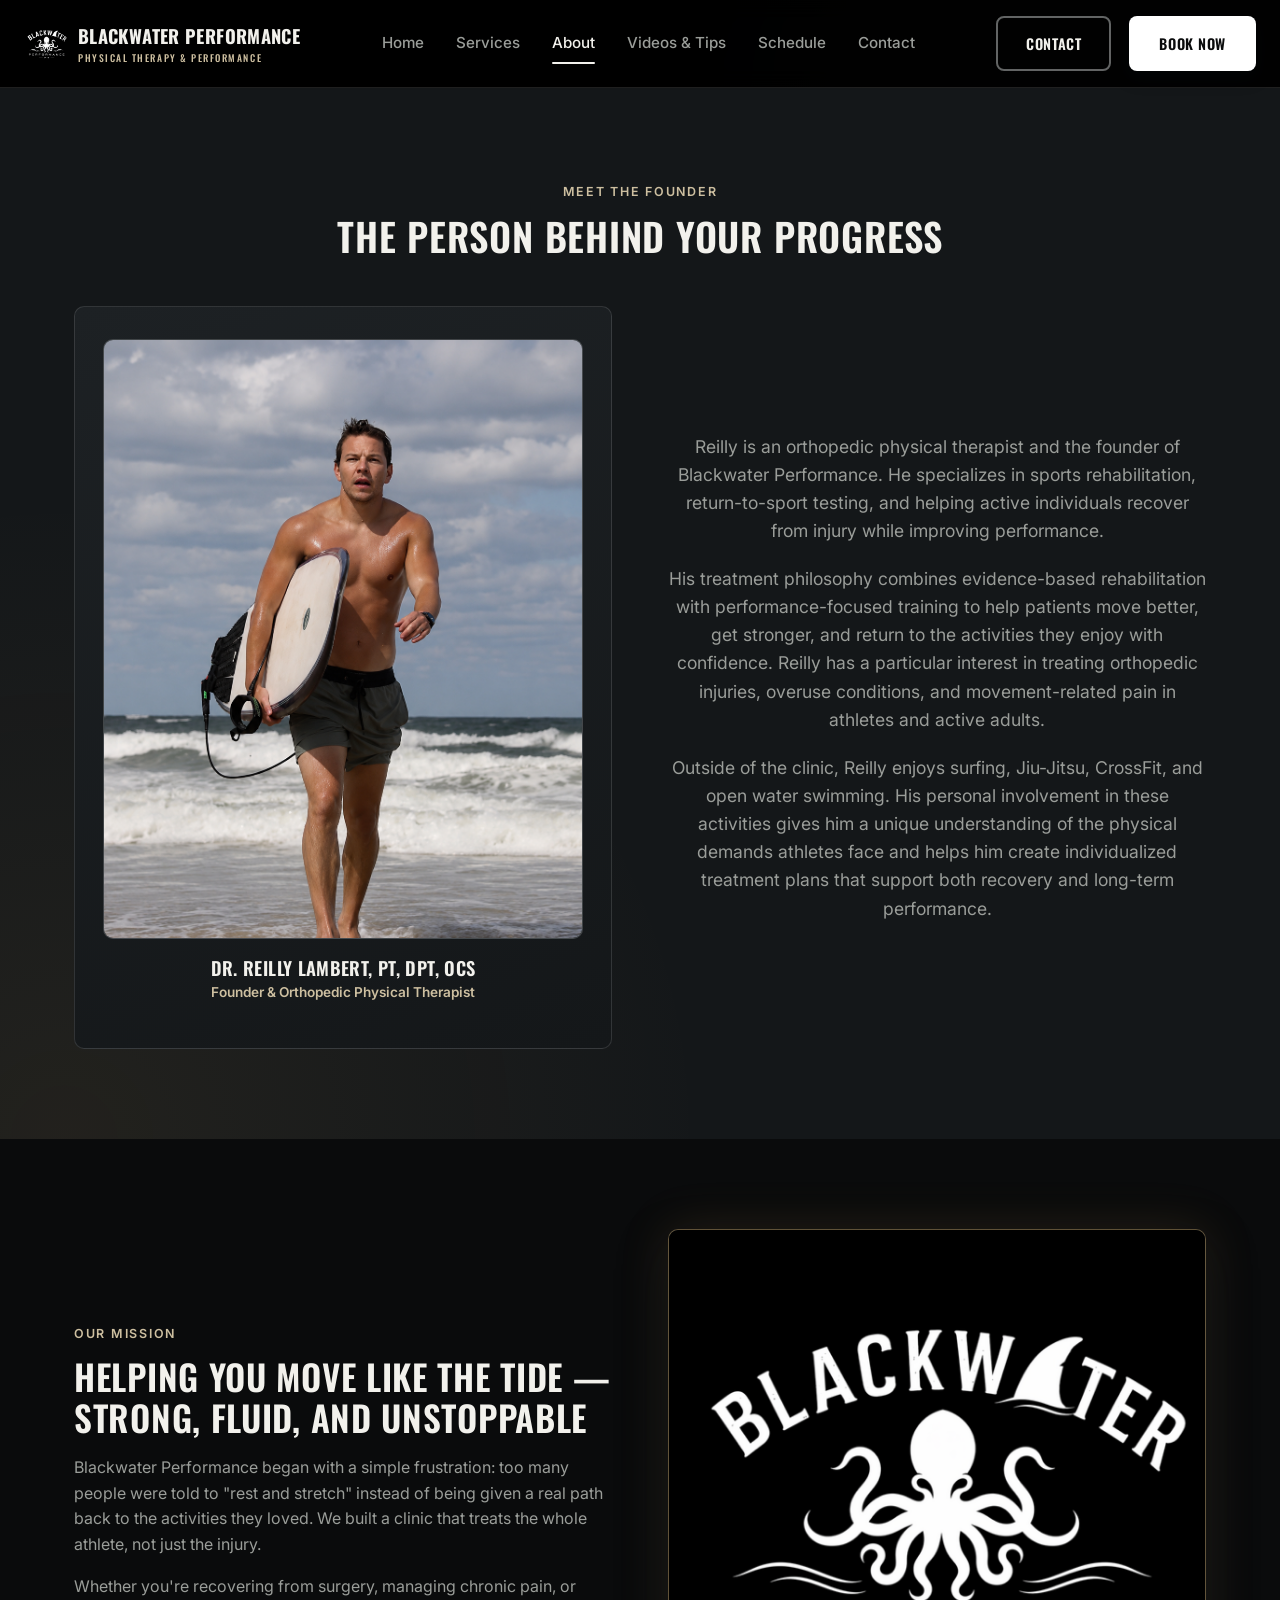
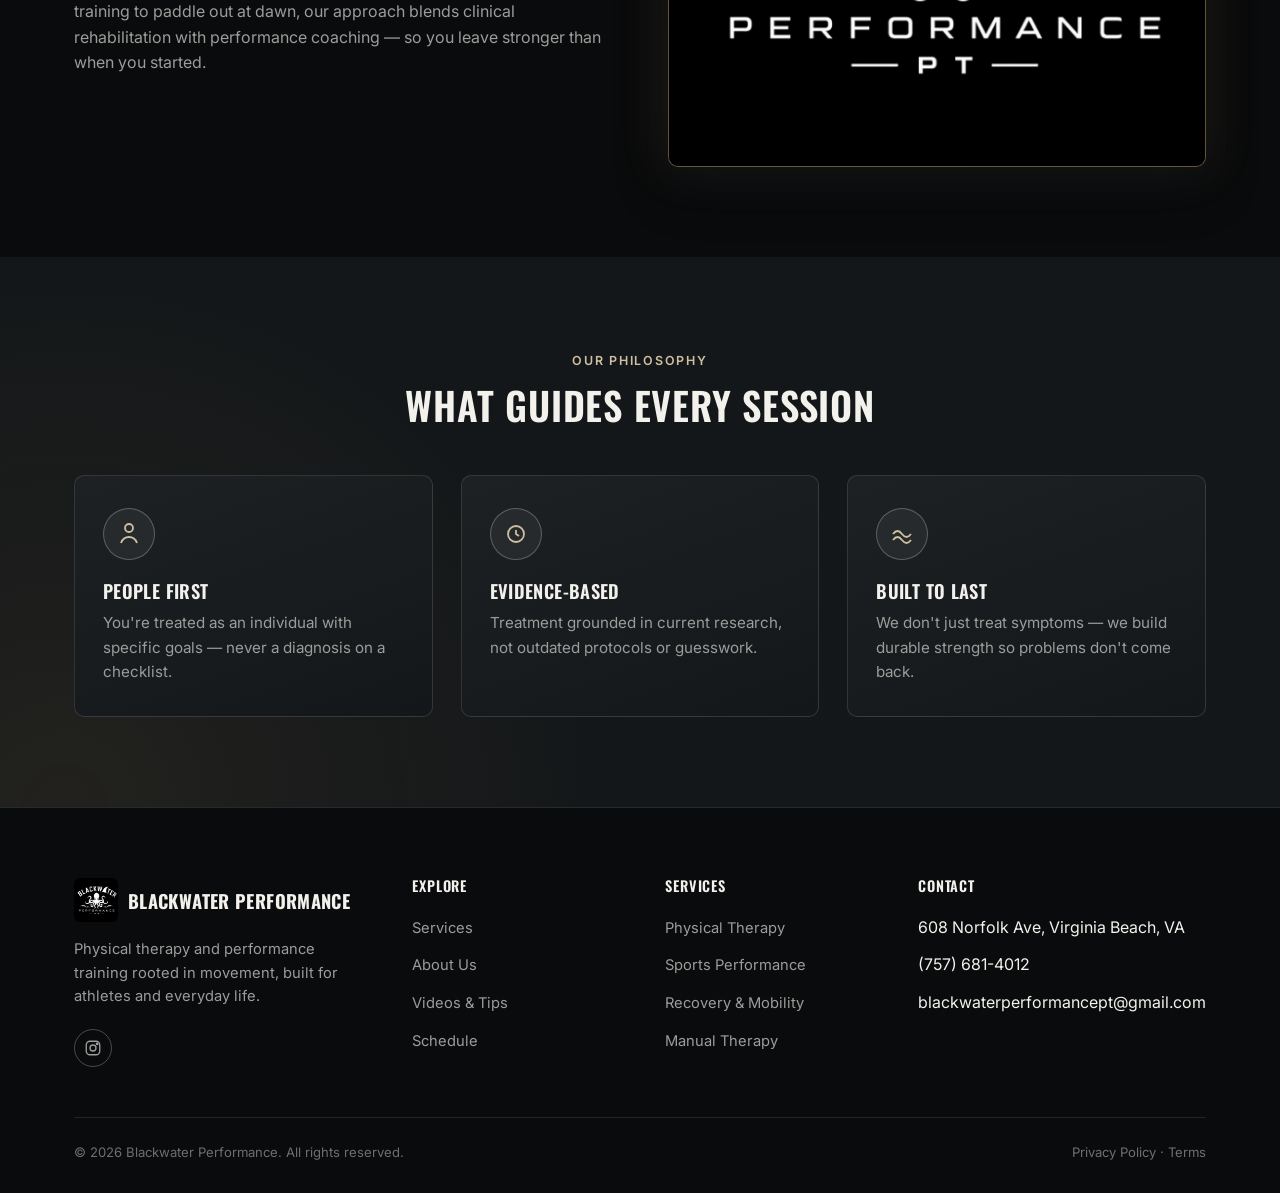
==== about.html @ 672a5dbd "Initial commit V1" ====
<!DOCTYPE html>
<html lang="en">
<head>
<meta charset="UTF-8">
<meta name="viewport" content="width=device-width, initial-scale=1.0">
<title>About | Blackwater Performance</title>
<meta name="description" content="Learn about Blackwater Performance's mission, philosophy, and the team behind our physical therapy and performance training.">
<link rel="preconnect" href="https://fonts.googleapis.com">
<link rel="preconnect" href="https://fonts.gstatic.com" crossorigin>
<link href="https://fonts.googleapis.com/css2?family=Inter:wght@400;500;600;700&family=Oswald:wght@500;600;700&display=swap" rel="stylesheet">
<link rel="stylesheet" href="css/style.css">
</head>
<body>

<!-- ============ HEADER ============ -->
<header class="site-header">
  <div class="nav-wrap">
    <a href="index.html" class="logo">
      <img src="images/blackwater-logo.png" alt="Blackwater Performance logo" class="wave-mark">
      <span>
        BLACKWATER PERFORMANCE
        <span class="brand-sub">Physical Therapy &amp; Performance</span>
      </span>
    </a>

    <nav class="nav-links">
      <a href="index.html">Home</a>
      <a href="services.html">Services</a>
      <a href="about.html">About</a>
      <a href="videos-tips.html">Videos &amp; Tips</a>
      <a href="schedule.html">Schedule</a>
      <a href="contact.html">Contact</a>
    </nav>

    <div class="nav-cta">
      <a href="contact.html" class="btn btn-outline">Contact</a>
      <a href="schedule.html" class="btn btn-primary">Book Now</a>
      <button class="nav-toggle" aria-label="Toggle menu">
        <span></span><span></span><span></span>
      </button>
    </div>
  </div>
</header>

<!-- ============ FOUNDER ============ -->
<section class="section section-alt">
  <div class="container">
    <div class="section-head" data-animate>
      <span class="eyebrow">Meet the Founder</span>
      <h2>The person behind your progress</h2>
    </div>

    <div class="grid grid-2" style="align-items:center; gap:56px;">
      <div class="team-card card" data-animate>
        <div class="team-photo" style="aspect-ratio:4/5;">
          <img src="images/reillypic.png" alt="Dr. Reilly Lambert on the beach with a surfboard">
        </div>
        <h3>Dr. Reilly Lambert, PT, DPT, OCS</h3>
        <span class="role">Founder &amp; Orthopedic Physical Therapist</span>
      </div>

      <div data-animate style="text-align:center;">
        <p style="color: var(--text-muted); font-size:1.1rem; margin-bottom: 20px;">Reilly is an orthopedic physical therapist and the founder of Blackwater Performance. He specializes in sports rehabilitation, return-to-sport testing, and helping active individuals recover from injury while improving performance.</p>
        <p style="color: var(--text-muted); font-size:1.1rem; margin-bottom: 20px;">His treatment philosophy combines evidence-based rehabilitation with performance-focused training to help patients move better, get stronger, and return to the activities they enjoy with confidence. Reilly has a particular interest in treating orthopedic injuries, overuse conditions, and movement-related pain in athletes and active adults.</p>
        <p style="color: var(--text-muted); font-size:1.1rem;">Outside of the clinic, Reilly enjoys surfing, Jiu-Jitsu, CrossFit, and open water swimming. His personal involvement in these activities gives him a unique understanding of the physical demands athletes face and helps him create individualized treatment plans that support both recovery and long-term performance.</p>
      </div>
    </div>
  </div>
</section>

<!-- ============ MISSION ============ -->
<section class="section">
  <div class="container">
    <div class="grid grid-2" style="align-items:center; gap:56px;">
      <div data-animate>
        <span class="eyebrow">Our Mission</span>
        <h2 style="font-size: clamp(1.6rem, 3vw, 2.2rem); margin-bottom: 18px;">Helping you move like the tide &mdash; strong, fluid, and unstoppable</h2>
        <p style="color: var(--text-muted); margin-bottom: 16px;">Blackwater Performance began with a simple frustration: too many people were told to "rest and stretch" instead of being given a real path back to the activities they loved. We built a clinic that treats the whole athlete, not just the injury.</p>
        <p style="color: var(--text-muted);">Whether you're recovering from surgery, managing chronic pain, or training to paddle out at dawn, our approach blends clinical rehabilitation with performance coaching &mdash; so you leave stronger than when you started.</p>
      </div>
      <div class="hero-art" data-animate style="aspect-ratio:1/1; height:auto;">
        <img src="images/blackwater-logo.png" alt="Blackwater Performance logo" class="mission-photo">
      </div>
    </div>
  </div>
</section>

<!-- ============ PHILOSOPHY ============ -->
<section class="section section-alt">
  <div class="container">
    <div class="section-head" data-animate>
      <span class="eyebrow">Our Philosophy</span>
      <h2>What guides every session</h2>
    </div>

    <div class="grid grid-3">
      <div class="card" data-animate>
        <div class="icon">
          <svg width="24" height="24" viewBox="0 0 24 24" fill="none" stroke="currentColor" stroke-width="1.8"><path d="M12 2a4 4 0 100 8 4 4 0 000-8z"/><path d="M4 21c1.5-4 4.5-6 8-6s6.5 2 8 6"/></svg>
        </div>
        <h3>People First</h3>
        <p>You're treated as an individual with specific goals &mdash; never a diagnosis on a checklist.</p>
      </div>
      <div class="card" data-animate>
        <div class="icon">
          <svg width="24" height="24" viewBox="0 0 24 24" fill="none" stroke="currentColor" stroke-width="1.8"><path d="M4 12a8 8 0 1016 0 8 8 0 00-16 0z"/><path d="M12 8v4l3 2"/></svg>
        </div>
        <h3>Evidence-Based</h3>
        <p>Treatment grounded in current research, not outdated protocols or guesswork.</p>
      </div>
      <div class="card" data-animate>
        <div class="icon">
          <svg width="24" height="24" viewBox="0 0 24 24" fill="none" stroke="currentColor" stroke-width="1.8"><path d="M3 12c3-4 6-4 9 0s6 4 9 0" /><path d="M3 18c3-4 6-4 9 0s6 4 9 0" /></svg>
        </div>
        <h3>Built to Last</h3>
        <p>We don't just treat symptoms &mdash; we build durable strength so problems don't come back.</p>
      </div>
    </div>
  </div>
</section>

<!-- ============ FOOTER ============ -->
<footer class="site-footer">
  <div class="container">
    <div class="footer-grid">
      <div class="footer-brand">
        <a href="index.html" class="logo">
          <img src="images/blackwater-logo.png" alt="Blackwater Performance logo" class="wave-mark">
          <span>BLACKWATER PERFORMANCE</span>
        </a>
        <p>Physical therapy and performance training rooted in movement, built for athletes and everyday life.</p>
        <div class="social-row">
          <a href="https://www.instagram.com/blackwaterperformancept" target="_blank" rel="noopener" aria-label="Instagram"><svg width="18" height="18" viewBox="0 0 24 24" fill="none" stroke="currentColor" stroke-width="1.8"><rect x="3" y="3" width="18" height="18" rx="5"/><circle cx="12" cy="12" r="4"/><circle cx="17.5" cy="6.5" r="1"/></svg></a>
        </div>
      </div>

      <div class="footer-col">
        <h4>Explore</h4>
        <ul>
          <li><a href="services.html">Services</a></li>
          <li><a href="about.html">About Us</a></li>
          <li><a href="videos-tips.html">Videos &amp; Tips</a></li>
          <li><a href="schedule.html">Schedule</a></li>
        </ul>
      </div>

      <div class="footer-col">
        <h4>Services</h4>
        <ul>
          <li><a href="services.html">Physical Therapy</a></li>
          <li><a href="services.html">Sports Performance</a></li>
          <li><a href="services.html">Recovery &amp; Mobility</a></li>
          <li><a href="services.html">Manual Therapy</a></li>
        </ul>
      </div>

      <div class="footer-col">
        <h4>Contact</h4>
        <ul>
          <li>608 Norfolk Ave, Virginia Beach, VA</li>
          <li>(757) 681-4012</li>
          <li>blackwaterperformancept@gmail.com</li>
        </ul>
      </div>
    </div>

    <div class="footer-bottom">
      <span>&copy; 2026 Blackwater Performance. All rights reserved.</span>
      <span><a href="contact.html">Privacy Policy</a> &middot; <a href="contact.html">Terms</a></span>
    </div>
  </div>
</footer>

<script src="js/main.js"></script>
</body>
</html>
---- css/style.css ----
/* ============================================================
   Blackwater Performance — Shared Stylesheet
   Theme: matches the brand mark — bold black & white badge/crest
   styling with a single warm driftwood-sand ink accent, condensed
   display type echoing the logo's arched lettering
   ============================================================ */

:root {
  /* Near-black base */
  --navy-950: #0a0b0c;
  --navy-900: #141719;
  --navy-800: #1d2124;
  --navy-700: #282d31;
  --navy-600: #363c41;

  /* Driftwood-sand — the single accent ink color */
  --teal-400: #a68c5c;
  --teal-300: #cdbfa0;
  --foam: #eef0ee;

  --sand-400: #dba85a;
  --sand-300: #cdbfa0;
  --sand-100: #efe6d0;

  /* Text */
  --white: #f2f1ec;
  --text-muted: #9a9d99;
  --text-dim: #6d706c;

  --radius: 10px;
  --radius-sm: 6px;
  --max-width: 1180px;
  --shadow-lg: 0 20px 50px rgba(2, 12, 20, 0.45);
  --shadow-sm: 0 6px 18px rgba(2, 12, 20, 0.3);

  --font-heading: 'Oswald', 'Segoe UI', system-ui, sans-serif;
  --font-body: 'Inter', 'Segoe UI', system-ui, sans-serif;
}

* {
  margin: 0;
  padding: 0;
  box-sizing: border-box;
}

html {
  scroll-behavior: smooth;
}

body {
  font-family: var(--font-body);
  background:
    radial-gradient(circle at 90% 15%, rgba(219, 168, 90, 0.06), transparent 35%),
    var(--navy-950);
  background-attachment: fixed;
  color: var(--white);
  line-height: 1.6;
  overflow-x: hidden;
}

img { max-width: 100%; display: block; }

a {
  color: inherit;
  text-decoration: none;
}

ul { list-style: none; }

h1, h2, h3, h4 {
  font-family: var(--font-heading);
  font-weight: 600;
  line-height: 1.15;
  letter-spacing: 0.02em;
  text-transform: uppercase;
}

.container {
  width: 100%;
  max-width: var(--max-width);
  margin: 0 auto;
  padding: 0 24px;
}

section {
  position: relative;
}

.eyebrow {
  display: inline-block;
  font-size: 0.78rem;
  letter-spacing: 0.14em;
  text-transform: uppercase;
  color: var(--teal-300);
  font-weight: 600;
  margin-bottom: 12px;
}

.section-head {
  max-width: 640px;
  margin: 0 auto 48px;
  text-align: center;
}

.section-head h2 {
  font-size: clamp(1.7rem, 3vw, 2.4rem);
  margin-bottom: 14px;
}

.section-head p {
  color: var(--text-muted);
  font-size: 1.05rem;
}

/* ---------------- Buttons ---------------- */

.btn {
  display: inline-flex;
  align-items: center;
  gap: 8px;
  padding: 14px 28px;
  border-radius: 8px;
  font-family: var(--font-heading);
  font-weight: 600;
  font-size: 0.9rem;
  text-transform: uppercase;
  letter-spacing: 0.04em;
  border: 2px solid transparent;
  cursor: pointer;
  transition: transform 0.2s ease, box-shadow 0.2s ease, background 0.2s ease, color 0.2s ease;
  white-space: nowrap;
}

.btn:hover { transform: translateY(-2px); }

.btn-primary {
  background: #ffffff;
  color: var(--navy-950);
  box-shadow: var(--shadow-sm);
}

.btn-primary:hover {
  box-shadow: 0 12px 30px rgba(255, 255, 255, 0.22);
}

.btn-outline {
  background: transparent;
  border-color: rgba(246, 250, 249, 0.4);
  color: var(--white);
}

.btn-outline:hover {
  border-color: var(--white);
  color: var(--navy-950);
  background: var(--white);
}

.btn-sand {
  background: linear-gradient(135deg, var(--sand-400), var(--sand-100));
  color: var(--navy-950);
  box-shadow: 0 8px 24px rgba(219, 168, 90, 0.25);
}

.btn-sand:hover {
  box-shadow: 0 14px 34px rgba(219, 168, 90, 0.4);
}

.btn-block { width: 100%; justify-content: center; }

/* ---------------- Header / Nav ---------------- */

.site-header {
  position: sticky;
  top: 0;
  z-index: 100;
  background: rgba(0, 0, 0, 0.92);
  backdrop-filter: blur(10px);
  border-bottom: 1px solid rgba(255, 255, 255, 0.12);
}

.nav-wrap {
  display: flex;
  align-items: center;
  justify-content: space-between;
  padding: 16px 24px;
}

.logo {
  display: flex;
  align-items: center;
  gap: 10px;
  font-family: var(--font-heading);
  font-weight: 700;
  font-size: 1.15rem;
  letter-spacing: 0.02em;
  color: var(--white);
}

.logo .wave-mark {
  width: 44px;
  height: 44px;
  flex-shrink: 0;
  object-fit: contain;
  border-radius: 6px;
}

.logo span.brand-sub {
  display: block;
  font-size: 0.6rem;
  font-weight: 500;
  letter-spacing: 0.16em;
  color: var(--teal-300);
  text-transform: uppercase;
}

.nav-links {
  display: flex;
  align-items: center;
  gap: 32px;
}

.nav-links a {
  font-size: 0.95rem;
  font-weight: 500;
  color: var(--text-muted);
  position: relative;
  padding: 6px 0;
  transition: color 0.2s ease;
}

.nav-links a:hover,
.nav-links a.active {
  color: var(--white);
}

.nav-links a.active::after {
  content: "";
  position: absolute;
  left: 0;
  bottom: -2px;
  width: 100%;
  height: 2px;
  background: var(--white);
  border-radius: 2px;
}

.nav-cta {
  display: flex;
  align-items: center;
  gap: 18px;
}

.nav-toggle {
  display: none;
  flex-direction: column;
  gap: 5px;
  background: none;
  border: none;
  cursor: pointer;
  padding: 6px;
}

.nav-toggle span {
  width: 24px;
  height: 2px;
  background: var(--white);
  border-radius: 2px;
}

@media (max-width: 900px) {
  .nav-links {
    position: fixed;
    inset: 72px 0 0 0;
    background: var(--navy-950);
    flex-direction: column;
    justify-content: flex-start;
    padding: 40px 24px;
    gap: 26px;
    transform: translateX(100%);
    transition: transform 0.3s ease;
    border-top: 1px solid rgba(255, 255, 255, 0.12);
  }

  .nav-links.open { transform: translateX(0); }

  .nav-toggle { display: flex; }

  .nav-cta .btn-outline { display: none; }
}

/* ---------------- Hero ---------------- */

.hero {
  position: relative;
  padding: 100px 24px 140px;
  background:
    radial-gradient(circle at 88% -5%, rgba(219, 168, 90, 0.16), transparent 40%),
    linear-gradient(180deg, var(--navy-950), var(--navy-900));
  overflow: hidden;
}

.hero-inner {
  max-width: var(--max-width);
  margin: 0 auto;
  display: grid;
  grid-template-columns: 1.1fr 0.9fr;
  gap: 48px;
  align-items: center;
}

.hero h1 {
  font-size: clamp(2.4rem, 5vw, 3.6rem);
  margin-bottom: 20px;
}

.hero h1 .highlight {
  color: var(--sand-300);
}

.hero p.lead {
  color: var(--text-muted);
  font-size: 1.1rem;
  max-width: 520px;
  margin-bottom: 32px;
}

.hero-actions {
  display: flex;
  gap: 16px;
  flex-wrap: wrap;
}

.hero-art-wrap {
  position: relative;
}

.hero-art {
  position: relative;
  height: 380px;
  border-radius: var(--radius);
  background: linear-gradient(160deg, var(--navy-700), var(--navy-800));
  border: 1px solid rgba(219, 168, 90, 0.35);
  overflow: hidden;
  box-shadow: var(--shadow-lg), 0 0 50px rgba(219, 168, 90, 0.15);
}

.hero-badge {
  position: absolute;
  top: -24px;
  right: -20px;
  width: 100px;
  height: 100px;
  border-radius: 50%;
  background: radial-gradient(circle at 32% 28%, rgba(255, 255, 255, 0.14), transparent 55%), var(--navy-950);
  border: 2px solid rgba(219, 168, 90, 0.5);
  display: flex;
  align-items: center;
  justify-content: center;
  transform: rotate(-12deg);
  box-shadow: 0 2px 4px rgba(0, 0, 0, 0.5), 0 18px 32px rgba(0, 0, 0, 0.55), 0 0 0 1px rgba(255, 255, 255, 0.06);
  z-index: 5;
}

.hero-badge svg {
  width: 60%;
  height: 60%;
  color: var(--white);
}

@media (max-width: 900px) {
  .hero-badge {
    width: 78px;
    height: 78px;
    top: -16px;
    right: -14px;
  }
}

.hero-photo {
  position: absolute;
  inset: 0;
  width: 100%;
  height: 100%;
  object-fit: cover;
  object-position: center 45%;
}

.hero-photo-overlay {
  position: absolute;
  inset: 0;
  background: linear-gradient(180deg, rgba(10, 11, 12, 0) 45%, rgba(9, 25, 29, 0.75) 100%);
  pointer-events: none;
}

.hero-stats {
  position: absolute;
  bottom: 20px;
  left: 20px;
  right: 20px;
  display: flex;
  justify-content: space-between;
  background: rgba(6, 20, 32, 0.65);
  border: 1px solid rgba(255, 255, 255, 0.2);
  border-radius: var(--radius-sm);
  padding: 16px 20px;
  backdrop-filter: blur(6px);
}

.hero-stats div { text-align: center; }
.hero-stats strong { display: block; font-size: 1.3rem; color: var(--white); font-family: var(--font-heading); }
.hero-stats span { font-size: 0.75rem; color: var(--text-muted); }

/* Wave divider */

.wave-divider {
  position: relative;
  line-height: 0;
  transform: translateY(1px);
}

.wave-divider svg {
  width: 100%;
  height: 90px;
  display: block;
}

.page-hero {
  padding: 70px 24px 120px;
  text-align: center;
  background:
    radial-gradient(circle at 50% 0%, rgba(124, 148, 160, 0.12), transparent 55%),
    linear-gradient(180deg, var(--navy-950), var(--navy-900));
}

.page-hero .eyebrow { display: block; }

.page-hero h1 {
  font-size: clamp(2.1rem, 4.5vw, 3rem);
  margin: 10px auto 16px;
  max-width: 700px;
}

.page-hero p {
  color: var(--text-muted);
  max-width: 560px;
  margin: 0 auto;
  font-size: 1.05rem;
}

.breadcrumb {
  color: var(--text-dim);
  font-size: 0.85rem;
}

.breadcrumb a:hover { color: var(--teal-300); }

/* ---------------- Sections / Cards ---------------- */

.section {
  padding: 90px 0;
}

.section-alt {
  background:
    radial-gradient(circle at 5% 100%, rgba(219, 168, 90, 0.07), transparent 40%),
    var(--navy-900);
}

.section-compact {
  padding: 50px 0;
}

.grid {
  display: grid;
  gap: 28px;
}

.grid-3 { grid-template-columns: repeat(3, 1fr); }
.grid-2 { grid-template-columns: repeat(2, 1fr); }
.grid-4 { grid-template-columns: repeat(4, 1fr); }

@media (max-width: 900px) {
  .grid-3, .grid-4 { grid-template-columns: repeat(2, 1fr); }
  .hero-inner { grid-template-columns: 1fr; }
  .hero-art { height: 280px; }
}

@media (max-width: 620px) {
  .grid-3, .grid-4, .grid-2 { grid-template-columns: 1fr; }
}

.card {
  background: linear-gradient(160deg, var(--navy-800), var(--navy-900));
  border: 1px solid rgba(255, 255, 255, 0.12);
  border-radius: var(--radius);
  padding: 32px 28px;
  transition: transform 0.25s ease, border-color 0.25s ease, box-shadow 0.25s ease;
}

.card:hover {
  transform: translateY(-6px);
  border-color: rgba(255, 255, 255, 0.4);
  box-shadow: var(--shadow-sm);
}

.card .icon {
  width: 52px;
  height: 52px;
  border-radius: 50%;
  background: rgba(255, 255, 255, 0.05);
  border: 1px solid rgba(255, 255, 255, 0.25);
  display: flex;
  align-items: center;
  justify-content: center;
  margin-bottom: 20px;
  color: var(--sand-300);
}

.card h3 {
  font-size: 1.15rem;
  margin-bottom: 10px;
}

.card p {
  color: var(--text-muted);
  font-size: 0.95rem;
}

.card a.card-link {
  display: inline-block;
  margin-top: 16px;
  font-size: 0.88rem;
  font-weight: 600;
  color: var(--teal-300);
}

/* ---------------- Treatment / Pricing Cards ---------------- */

.treatment-card {
  display: flex;
  flex-direction: column;
}

.treatment-head {
  display: flex;
  justify-content: space-between;
  align-items: flex-start;
  gap: 12px;
  margin-bottom: 4px;
}

.treatment-head h3 { margin-bottom: 0; }

.treatment-price {
  font-family: var(--font-heading);
  font-size: 1.3rem;
  font-weight: 700;
  color: var(--white);
  white-space: nowrap;
}

.treatment-duration {
  display: inline-block;
  font-size: 0.72rem;
  color: var(--text-dim);
  letter-spacing: 0.06em;
  text-transform: uppercase;
  margin-bottom: 16px;
}

.treatment-list {
  margin: 4px 0 20px;
  flex-grow: 1;
}

.treatment-list li {
  position: relative;
  padding-left: 18px;
  margin-bottom: 8px;
  font-size: 0.88rem;
  color: var(--text-muted);
}

.treatment-list li::before {
  content: "";
  position: absolute;
  left: 0;
  top: 8px;
  width: 6px;
  height: 6px;
  border-radius: 50%;
  background: var(--teal-400);
}

.treatment-note {
  font-size: 0.8rem;
  color: var(--text-dim);
  font-style: italic;
  margin-bottom: 18px;
}

/* ---------------- CTA Band ---------------- */

.cta-band {
  position: relative;
  padding: 70px 24px;
  text-align: center;
  background: linear-gradient(135deg, var(--navy-700), var(--navy-800) 60%);
  border: 1px solid rgba(255, 255, 255, 0.15);
  border-radius: var(--radius);
  margin: 0 24px;
  max-width: calc(var(--max-width) - 0px);
  margin-inline: auto;
  overflow: hidden;
}

.cta-band::after {
  content: "";
  position: absolute;
  inset: 0;
  pointer-events: none;
  background: radial-gradient(circle at 80% 20%, rgba(219, 168, 90, 0.22), transparent 50%);
}

.cta-band h2 {
  font-size: clamp(1.6rem, 3vw, 2.2rem);
  margin-bottom: 14px;
  position: relative;
}

.cta-band p {
  color: var(--text-muted);
  max-width: 480px;
  margin: 0 auto 28px;
  position: relative;
}

.cta-band .btn { position: relative; }

.cta-band.compact {
  padding: 36px 40px;
  text-align: left;
  display: flex;
  align-items: center;
  justify-content: space-between;
  gap: 24px;
  flex-wrap: wrap;
}

.cta-band.compact h2 {
  font-size: 1.3rem;
  margin-bottom: 6px;
}

.cta-band.compact p {
  margin: 0;
  max-width: 360px;
}

.cta-band.compact .btn { flex-shrink: 0; }

@media (max-width: 620px) {
  .cta-band.compact {
    text-align: center;
    justify-content: center;
  }
  .cta-band.compact p { margin: 0 auto; }
}

/* ---------------- Testimonials ---------------- */

.testimonial {
  background: linear-gradient(160deg, var(--navy-800), var(--navy-900));
  border: 1px solid rgba(255, 255, 255, 0.12);
  border-radius: var(--radius);
  padding: 30px;
  transition: border-color 0.25s ease, transform 0.25s ease;
}

.testimonial:hover {
  border-color: rgba(255, 255, 255, 0.35);
  transform: translateY(-4px);
}

.testimonial p.quote {
  font-size: 1.02rem;
  color: var(--foam);
  margin-bottom: 20px;
}

.testimonial .author {
  display: flex;
  align-items: center;
  gap: 12px;
}

.avatar {
  width: 44px;
  height: 44px;
  border-radius: 50%;
  background: linear-gradient(135deg, var(--teal-400), var(--navy-700));
  display: flex;
  align-items: center;
  justify-content: center;
  font-family: var(--font-heading);
  font-weight: 700;
  color: var(--navy-950);
}

.author strong { display: block; font-size: 0.92rem; }
.author span { font-size: 0.8rem; color: var(--text-dim); }

/* ---------------- Team ---------------- */

.team-card {
  text-align: center;
}

.team-photo {
  width: 100%;
  aspect-ratio: 1 / 1;
  border-radius: var(--radius);
  background: linear-gradient(160deg, var(--navy-700), var(--navy-800));
  border: 1px solid rgba(255, 255, 255, 0.15);
  margin-bottom: 18px;
  display: flex;
  align-items: center;
  justify-content: center;
  color: var(--teal-300);
  overflow: hidden;
}

.team-photo img {
  width: 100%;
  height: 100%;
  object-fit: cover;
  object-position: center 15%;
}

.mission-photo {
  width: 100%;
  height: 100%;
  object-fit: cover;
}

.team-card h3 { margin-bottom: 4px; }
.team-card .role {
  color: var(--teal-300);
  font-size: 0.85rem;
  font-weight: 600;
  margin-bottom: 12px;
  display: block;
}
.team-card p { color: var(--text-muted); font-size: 0.9rem; }

/* ---------------- Forms ---------------- */

.form-grid {
  display: grid;
  grid-template-columns: 1fr 1fr;
  gap: 20px;
}

.form-grid .full { grid-column: 1 / -1; }

@media (max-width: 620px) {
  .form-grid { grid-template-columns: 1fr; }
}

label {
  display: block;
  font-size: 0.85rem;
  font-weight: 600;
  margin-bottom: 8px;
  color: var(--text-muted);
}

input, textarea, select {
  width: 100%;
  padding: 14px 16px;
  border-radius: var(--radius-sm);
  border: 1px solid rgba(255, 255, 255, 0.2);
  background: var(--navy-900);
  color: var(--white);
  font-family: var(--font-body);
  font-size: 0.95rem;
}

input:focus, textarea:focus, select:focus {
  outline: none;
  border-color: var(--teal-400);
}

textarea { resize: vertical; min-height: 130px; }

/* ---------------- Video / Tips ---------------- */

.filter-bar {
  display: flex;
  justify-content: center;
  gap: 12px;
  flex-wrap: wrap;
  margin-bottom: 48px;
}

.filter-btn {
  padding: 10px 20px;
  border-radius: 999px;
  border: 1px solid rgba(255, 255, 255, 0.25);
  background: transparent;
  color: var(--text-muted);
  font-size: 0.88rem;
  font-weight: 600;
  cursor: pointer;
  transition: all 0.2s ease;
}

.filter-btn:hover { color: var(--white); border-color: var(--teal-300); }

.filter-btn.active {
  background: var(--white);
  color: var(--navy-950);
  border-color: transparent;
}

.video-card { padding: 0; overflow: hidden; }

.video-thumb {
  position: relative;
  aspect-ratio: 16 / 9;
  background:
    radial-gradient(circle at 75% 25%, rgba(219, 168, 90, 0.22), transparent 60%),
    linear-gradient(160deg, var(--navy-700), var(--navy-900));
  display: flex;
  align-items: center;
  justify-content: center;
}

.play-btn {
  width: 56px;
  height: 56px;
  border-radius: 50%;
  background: rgba(246, 250, 249, 0.92);
  display: flex;
  align-items: center;
  justify-content: center;
  color: var(--navy-950);
  transition: transform 0.2s ease;
}

.video-card:hover .play-btn { transform: scale(1.1); }

.video-tag {
  position: absolute;
  top: 14px;
  left: 14px;
  background: rgba(6, 20, 32, 0.75);
  color: var(--teal-300);
  font-size: 0.7rem;
  font-weight: 700;
  letter-spacing: 0.04em;
  text-transform: uppercase;
  padding: 5px 10px;
  border-radius: 999px;
}

.video-body { padding: 22px 24px 26px; }
.video-body h3 { font-size: 1.05rem; margin-bottom: 8px; }
.video-body p { color: var(--text-muted); font-size: 0.9rem; }

.video-card[hidden] { display: none; }

.featured-video {
  border-radius: var(--radius);
  overflow: hidden;
  border: 1px solid rgba(255, 255, 255, 0.15);
  aspect-ratio: 16/9;
  background: var(--navy-800);
}

.featured-video iframe { width: 100%; height: 100%; border: 0; }

/* ---------------- Schedule / Booking ---------------- */

.booking-layout {
  display: grid;
  grid-template-columns: 1.6fr 1fr;
  gap: 32px;
  align-items: start;
}

@media (max-width: 900px) {
  .booking-layout { grid-template-columns: 1fr; }
}

.booking-frame-wrap {
  background: var(--navy-800);
  border: 1px solid rgba(255, 255, 255, 0.15);
  border-radius: var(--radius);
  overflow: hidden;
  box-shadow: var(--shadow-lg);
}

.booking-frame-wrap .booking-toolbar {
  display: flex;
  align-items: center;
  justify-content: space-between;
  padding: 14px 20px;
  background: var(--navy-900);
  border-bottom: 1px solid rgba(255, 255, 255, 0.12);
  font-size: 0.85rem;
  color: var(--text-muted);
}

.booking-frame-wrap iframe {
  width: 100%;
  height: 800px;
  border: 0;
  display: block;
  background: var(--white);
}

.booking-note {
  padding: 16px 20px;
  font-size: 0.82rem;
  color: var(--text-dim);
  background: var(--navy-900);
  border-top: 1px solid rgba(255, 255, 255, 0.12);
}

.info-card {
  background: linear-gradient(160deg, var(--navy-800), var(--navy-900));
  border: 1px solid rgba(255, 255, 255, 0.12);
  border-radius: var(--radius);
  padding: 28px;
  margin-bottom: 20px;
}

.info-card h3 {
  font-size: 1.05rem;
  margin-bottom: 16px;
}

.info-row {
  display: flex;
  gap: 12px;
  margin-bottom: 14px;
  font-size: 0.92rem;
  color: var(--text-muted);
}

.info-row strong { color: var(--white); display: block; font-size: 0.9rem; }

.info-row .ic {
  width: 20px;
  height: 20px;
  flex-shrink: 0;
  color: var(--teal-300);
  margin-top: 2px;
}

/* ---------------- Footer ---------------- */

.site-footer {
  background: var(--navy-950);
  border-top: 1px solid rgba(255, 255, 255, 0.12);
  padding: 70px 0 30px;
}

.footer-grid {
  display: grid;
  grid-template-columns: 1.4fr 1fr 1fr 1.2fr;
  gap: 40px;
  margin-bottom: 50px;
}

@media (max-width: 900px) {
  .footer-grid { grid-template-columns: 1fr 1fr; }
}
@media (max-width: 560px) {
  .footer-grid { grid-template-columns: 1fr; }
}

.footer-brand p {
  color: var(--text-muted);
  font-size: 0.92rem;
  margin: 16px 0 20px;
  max-width: 280px;
}

.social-row { display: flex; gap: 12px; }

.social-row a {
  width: 38px;
  height: 38px;
  border-radius: 50%;
  border: 1px solid rgba(255, 255, 255, 0.25);
  display: flex;
  align-items: center;
  justify-content: center;
  color: var(--text-muted);
  transition: all 0.2s ease;
}

.social-row a:hover {
  color: var(--navy-950);
  background: var(--teal-300);
  border-color: transparent;
}

.footer-col h4 {
  font-size: 0.9rem;
  text-transform: uppercase;
  letter-spacing: 0.06em;
  color: var(--white);
  margin-bottom: 20px;
}

.footer-col ul li { margin-bottom: 12px; }

.footer-col ul li a {
  color: var(--text-muted);
  font-size: 0.92rem;
  transition: color 0.2s ease;
}

.footer-col ul li a:hover { color: var(--teal-300); }

.footer-bottom {
  border-top: 1px solid rgba(255, 255, 255, 0.1);
  padding-top: 24px;
  display: flex;
  justify-content: space-between;
  flex-wrap: wrap;
  gap: 10px;
  font-size: 0.82rem;
  color: var(--text-dim);
}

.footer-bottom a:hover { color: var(--teal-300); }

/* ---------------- Utilities ---------------- */

.text-center { text-align: center; }
.mt-24 { margin-top: 24px; }
.mb-24 { margin-bottom: 24px; }

[data-animate] {
  opacity: 0;
  transform: translateY(24px);
  transition: opacity 0.7s ease, transform 0.7s ease;
}

[data-animate].in-view {
  opacity: 1;
  transform: translateY(0);
}
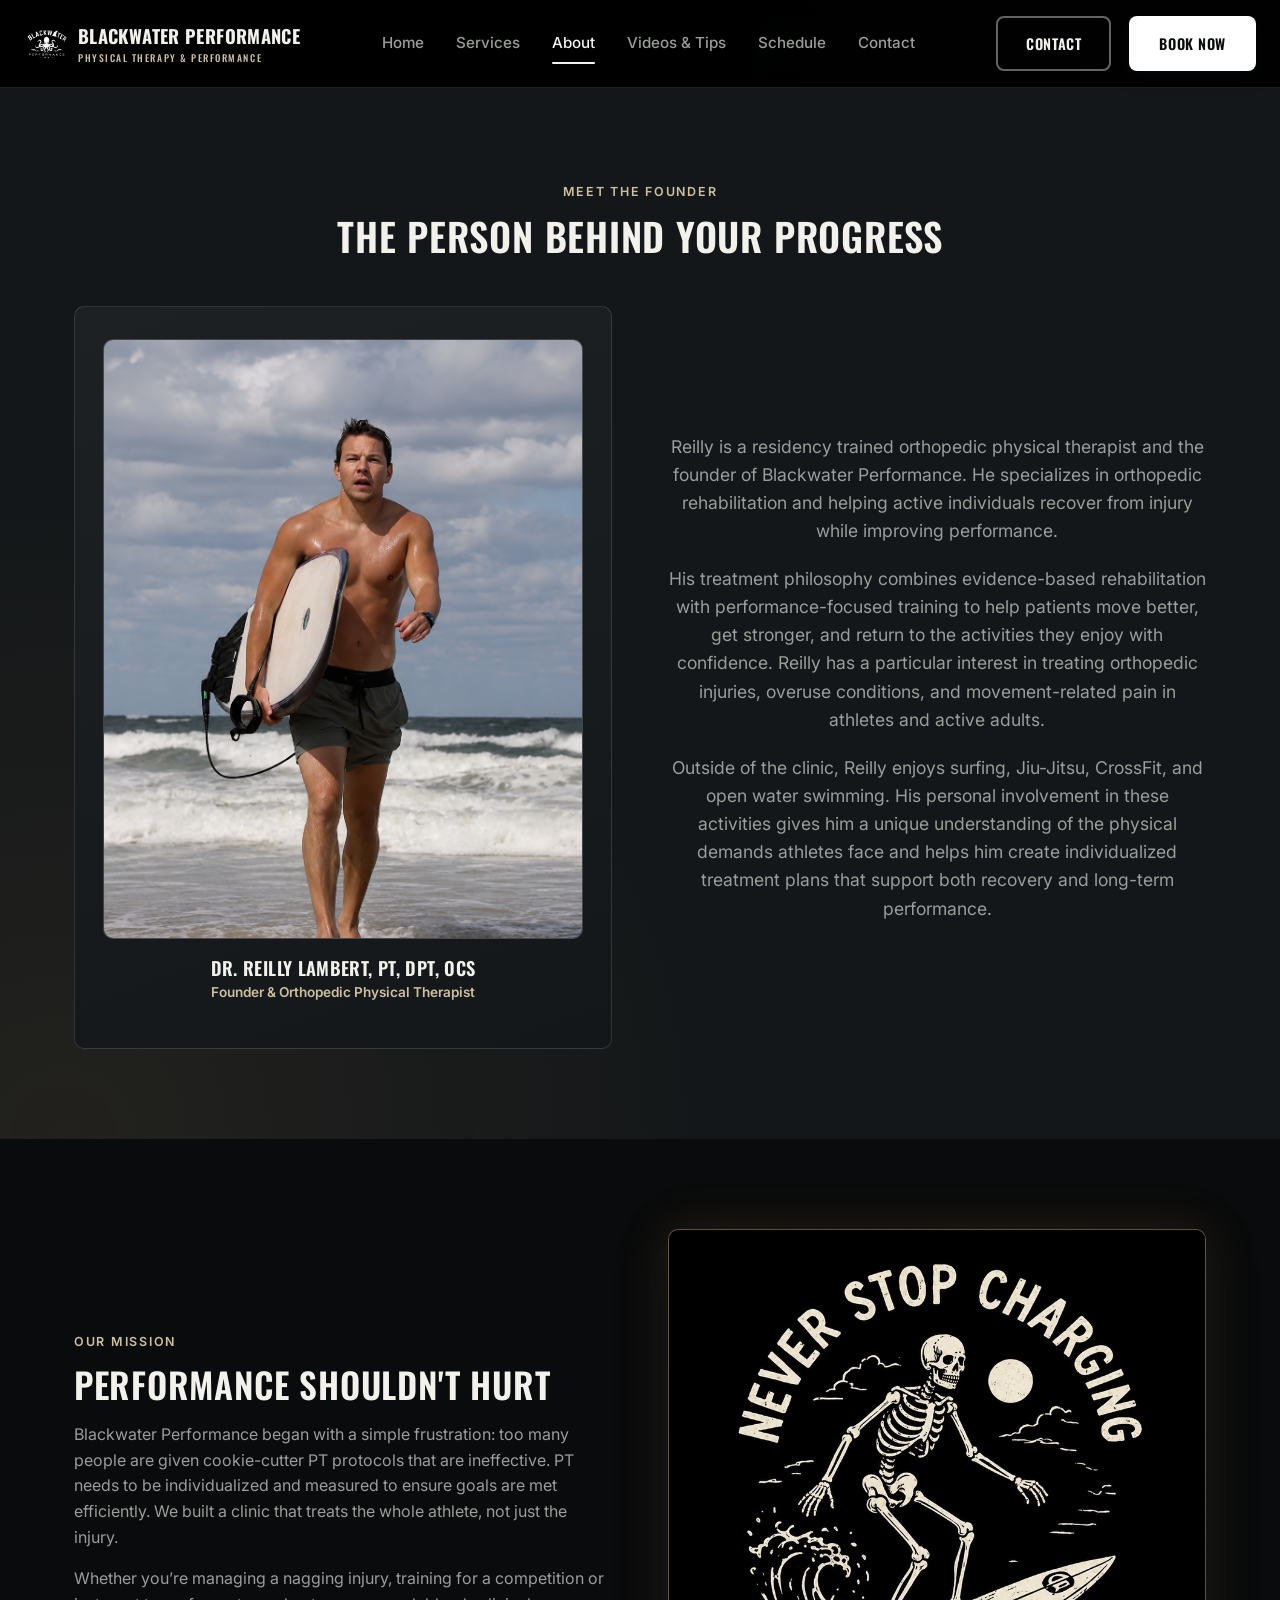
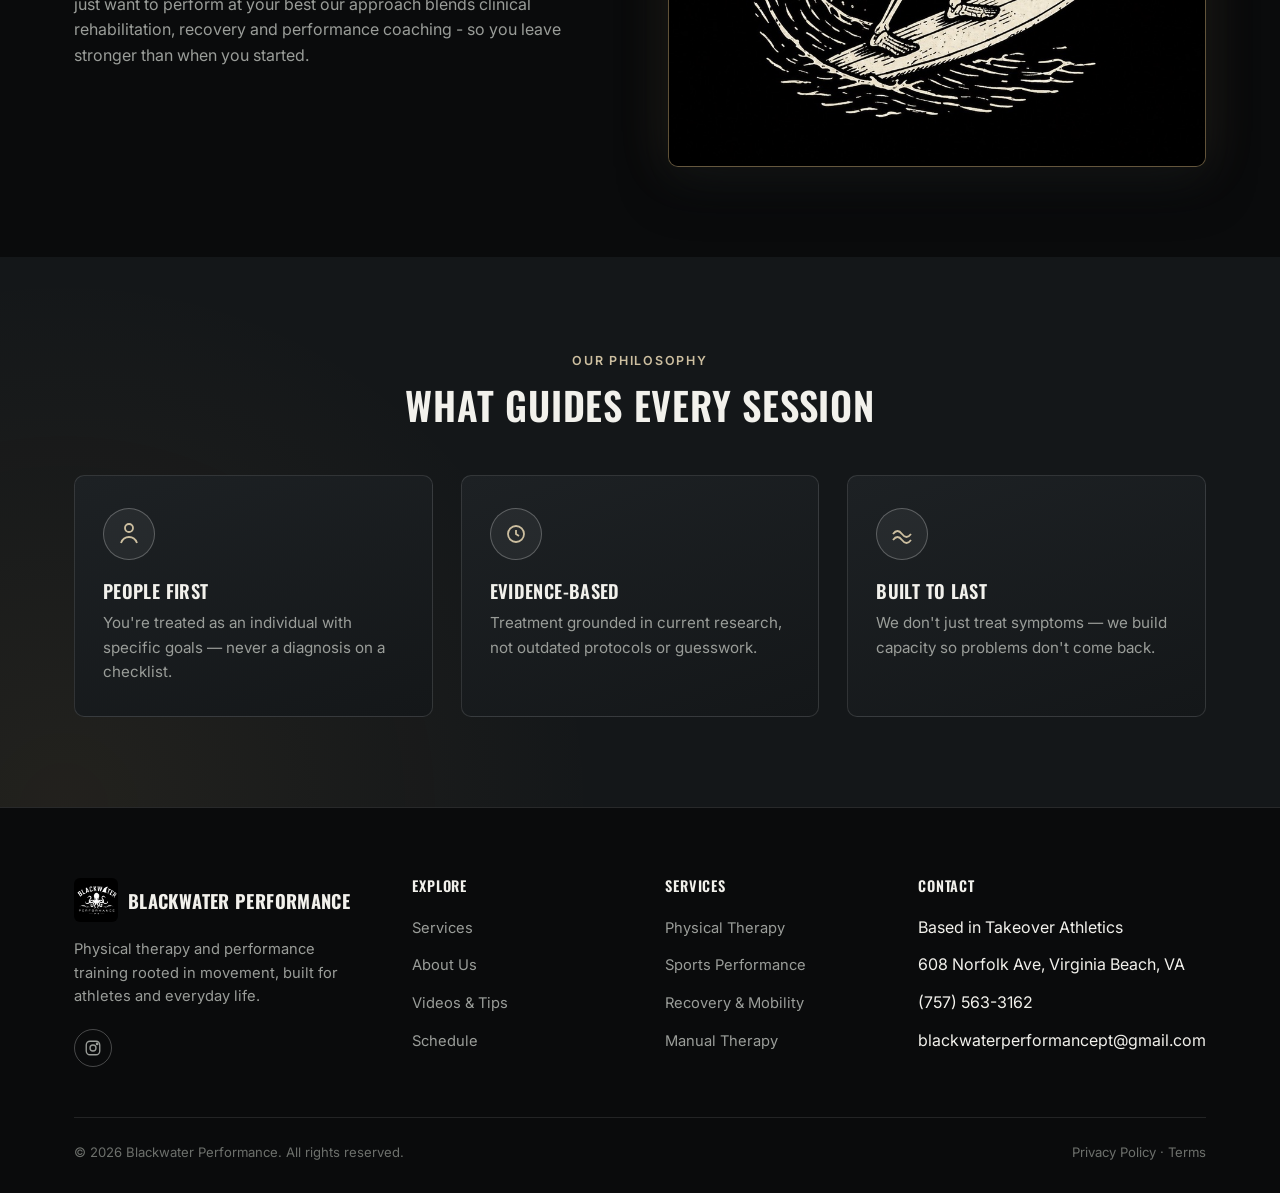
==== commit b0f2cbc5: "Patio Changes Session" ====
--- a/about.html
+++ b/about.html
@@ -60,7 +60,7 @@
       </div>
 
       <div data-animate style="text-align:center;">
-        <p style="color: var(--text-muted); font-size:1.1rem; margin-bottom: 20px;">Reilly is an orthopedic physical therapist and the founder of Blackwater Performance. He specializes in sports rehabilitation, return-to-sport testing, and helping active individuals recover from injury while improving performance.</p>
+        <p style="color: var(--text-muted); font-size:1.1rem; margin-bottom: 20px;">Reilly is a residency trained orthopedic physical therapist and the founder of Blackwater Performance. He specializes in orthopedic rehabilitation and helping active individuals recover from injury while improving performance.</p>
         <p style="color: var(--text-muted); font-size:1.1rem; margin-bottom: 20px;">His treatment philosophy combines evidence-based rehabilitation with performance-focused training to help patients move better, get stronger, and return to the activities they enjoy with confidence. Reilly has a particular interest in treating orthopedic injuries, overuse conditions, and movement-related pain in athletes and active adults.</p>
         <p style="color: var(--text-muted); font-size:1.1rem;">Outside of the clinic, Reilly enjoys surfing, Jiu-Jitsu, CrossFit, and open water swimming. His personal involvement in these activities gives him a unique understanding of the physical demands athletes face and helps him create individualized treatment plans that support both recovery and long-term performance.</p>
       </div>
@@ -74,12 +74,12 @@
     <div class="grid grid-2" style="align-items:center; gap:56px;">
       <div data-animate>
         <span class="eyebrow">Our Mission</span>
-        <h2 style="font-size: clamp(1.6rem, 3vw, 2.2rem); margin-bottom: 18px;">Helping you move like the tide &mdash; strong, fluid, and unstoppable</h2>
-        <p style="color: var(--text-muted); margin-bottom: 16px;">Blackwater Performance began with a simple frustration: too many people were told to "rest and stretch" instead of being given a real path back to the activities they loved. We built a clinic that treats the whole athlete, not just the injury.</p>
-        <p style="color: var(--text-muted);">Whether you're recovering from surgery, managing chronic pain, or training to paddle out at dawn, our approach blends clinical rehabilitation with performance coaching &mdash; so you leave stronger than when you started.</p>
+        <h2 style="font-size: clamp(1.6rem, 3vw, 2.2rem); margin-bottom: 18px;">Performance Shouldn't Hurt</h2>
+        <p style="color: var(--text-muted); margin-bottom: 16px;">Blackwater Performance began with a simple frustration: too many people are given cookie-cutter PT protocols that are ineffective. PT needs to be individualized and measured to ensure goals are met efficiently. We built a clinic that treats the whole athlete, not just the injury.</p>
+        <p style="color: var(--text-muted);">Whether you’re managing a nagging injury, training for a competition or just want to perform at your best our approach blends clinical rehabilitation, recovery and performance coaching - so you leave stronger than when you started.</p>
       </div>
       <div class="hero-art" data-animate style="aspect-ratio:1/1; height:auto;">
-        <img src="images/blackwater-logo.png" alt="Blackwater Performance logo" class="mission-photo">
+        <img src="images/Neverstopcharging.jpeg" alt="Never stop charging logo" class="mission-photo">
       </div>
     </div>
   </div>
@@ -113,7 +113,7 @@
           <svg width="24" height="24" viewBox="0 0 24 24" fill="none" stroke="currentColor" stroke-width="1.8"><path d="M3 12c3-4 6-4 9 0s6 4 9 0" /><path d="M3 18c3-4 6-4 9 0s6 4 9 0" /></svg>
         </div>
         <h3>Built to Last</h3>
-        <p>We don't just treat symptoms &mdash; we build durable strength so problems don't come back.</p>
+        <p>We don't just treat symptoms &mdash; we build capacity so problems don't come back.</p>
       </div>
     </div>
   </div>
@@ -157,8 +157,9 @@
       <div class="footer-col">
         <h4>Contact</h4>
         <ul>
+          <li>Based in Takeover Athletics</li>
           <li>608 Norfolk Ave, Virginia Beach, VA</li>
-          <li>(757) 681-4012</li>
+          <li>(757) 563-3162</li>
           <li>blackwaterperformancept@gmail.com</li>
         </ul>
       </div>
--- a/css/style.css
+++ b/css/style.css
@@ -265,12 +265,33 @@
   height: 2px;
   background: var(--white);
   border-radius: 2px;
+  transition: transform 0.25s ease, opacity 0.2s ease;
+}
+
+.nav-toggle.active span:nth-child(1) {
+  transform: translateY(7px) rotate(45deg);
+}
+
+.nav-toggle.active span:nth-child(2) {
+  opacity: 0;
+}
+
+.nav-toggle.active span:nth-child(3) {
+  transform: translateY(-7px) rotate(-45deg);
+}
+
+body.nav-open {
+  overflow: hidden;
 }
 
 @media (max-width: 900px) {
   .nav-links {
-    position: fixed;
-    inset: 72px 0 0 0;
+    position: absolute;
+    top: 100%;
+    left: 0;
+    right: 0;
+    height: 100vh;
+    overflow-y: auto;
     background: var(--navy-950);
     flex-direction: column;
     justify-content: flex-start;
@@ -283,9 +304,30 @@
 
   .nav-links.open { transform: translateX(0); }
 
-  .nav-toggle { display: flex; }
+  .nav-toggle { display: flex; z-index: 1; }
 
   .nav-cta .btn-outline { display: none; }
+}
+
+@media (max-width: 480px) {
+  .nav-wrap { padding: 12px 16px; }
+
+  .logo { gap: 8px; font-size: 0.95rem; }
+
+  .logo .wave-mark { width: 34px; height: 34px; }
+
+  .logo span.brand-sub { display: none; }
+
+  .nav-cta { gap: 10px; }
+
+  .nav-cta .btn-primary {
+    padding: 10px 14px;
+    font-size: 0.72rem;
+  }
+}
+
+@media (max-width: 360px) {
+  .logo > span { display: none; }
 }
 
 /* ---------------- Hero ---------------- */
